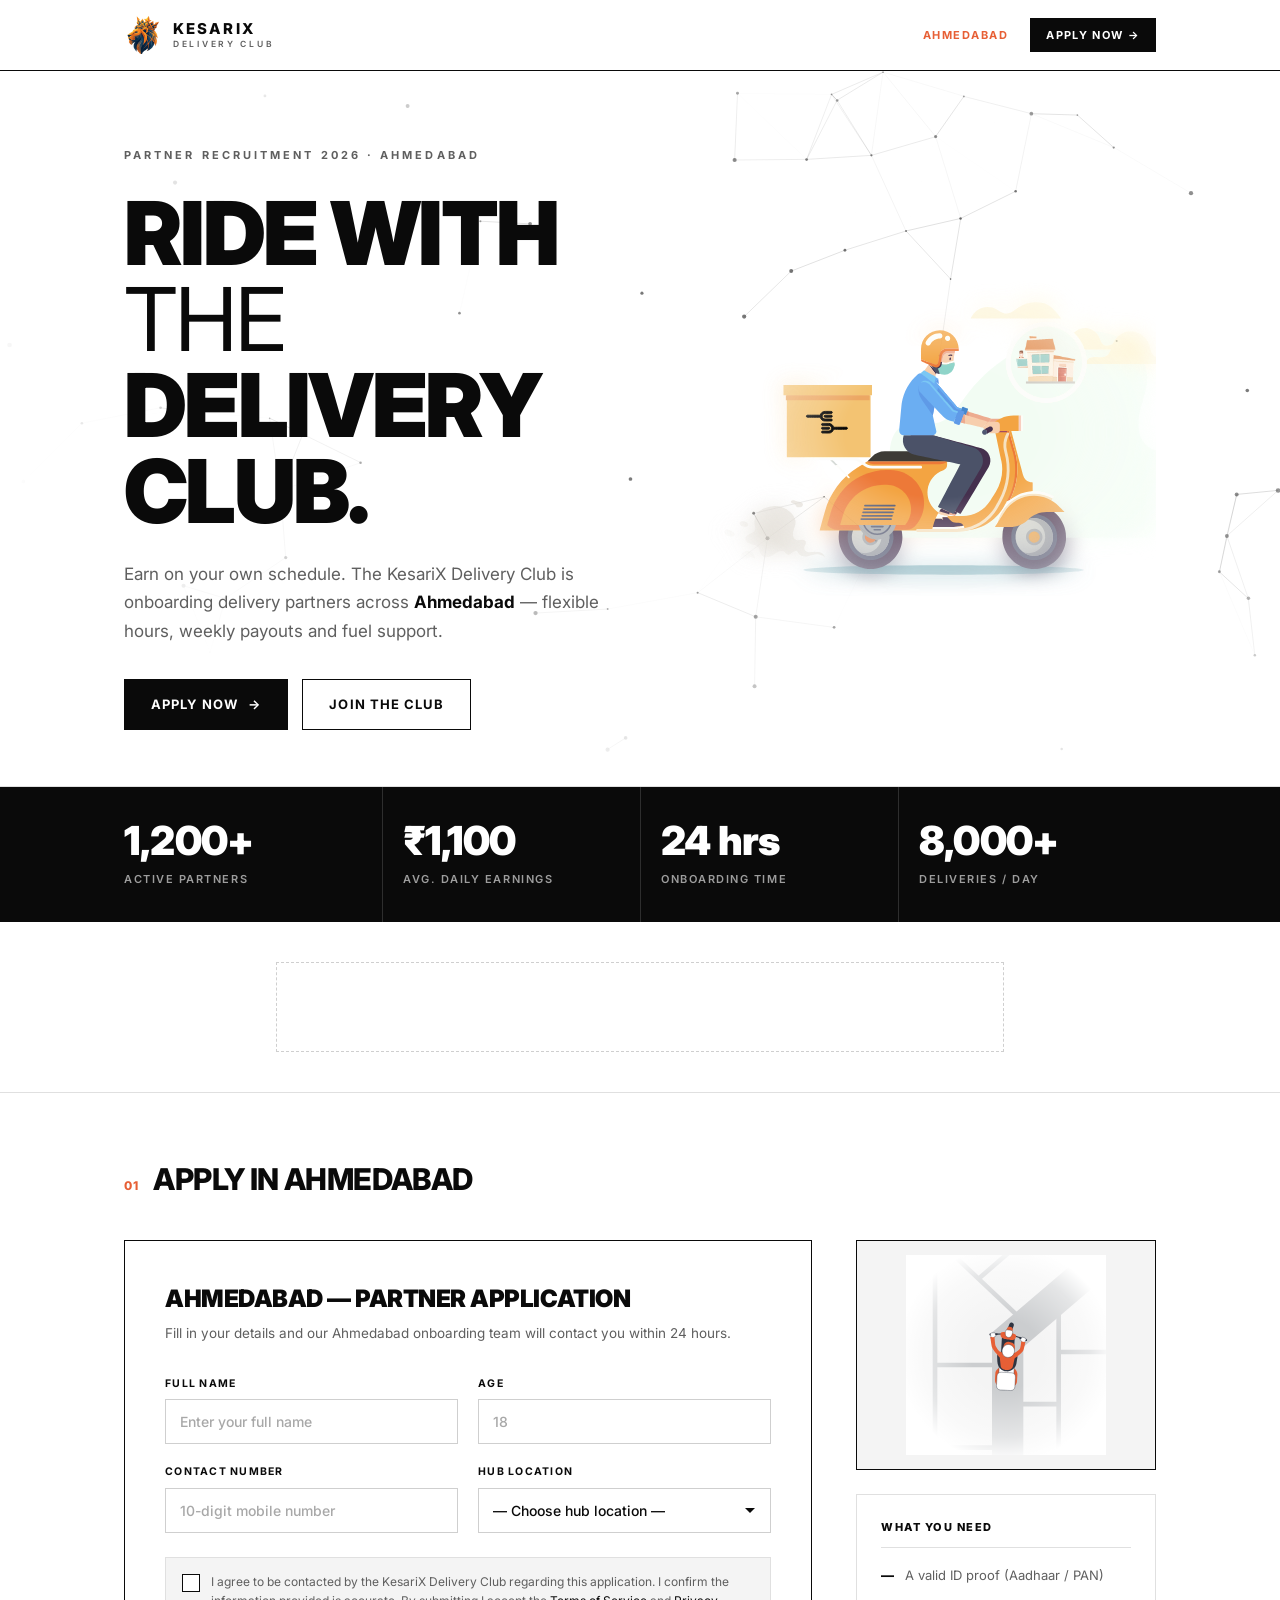
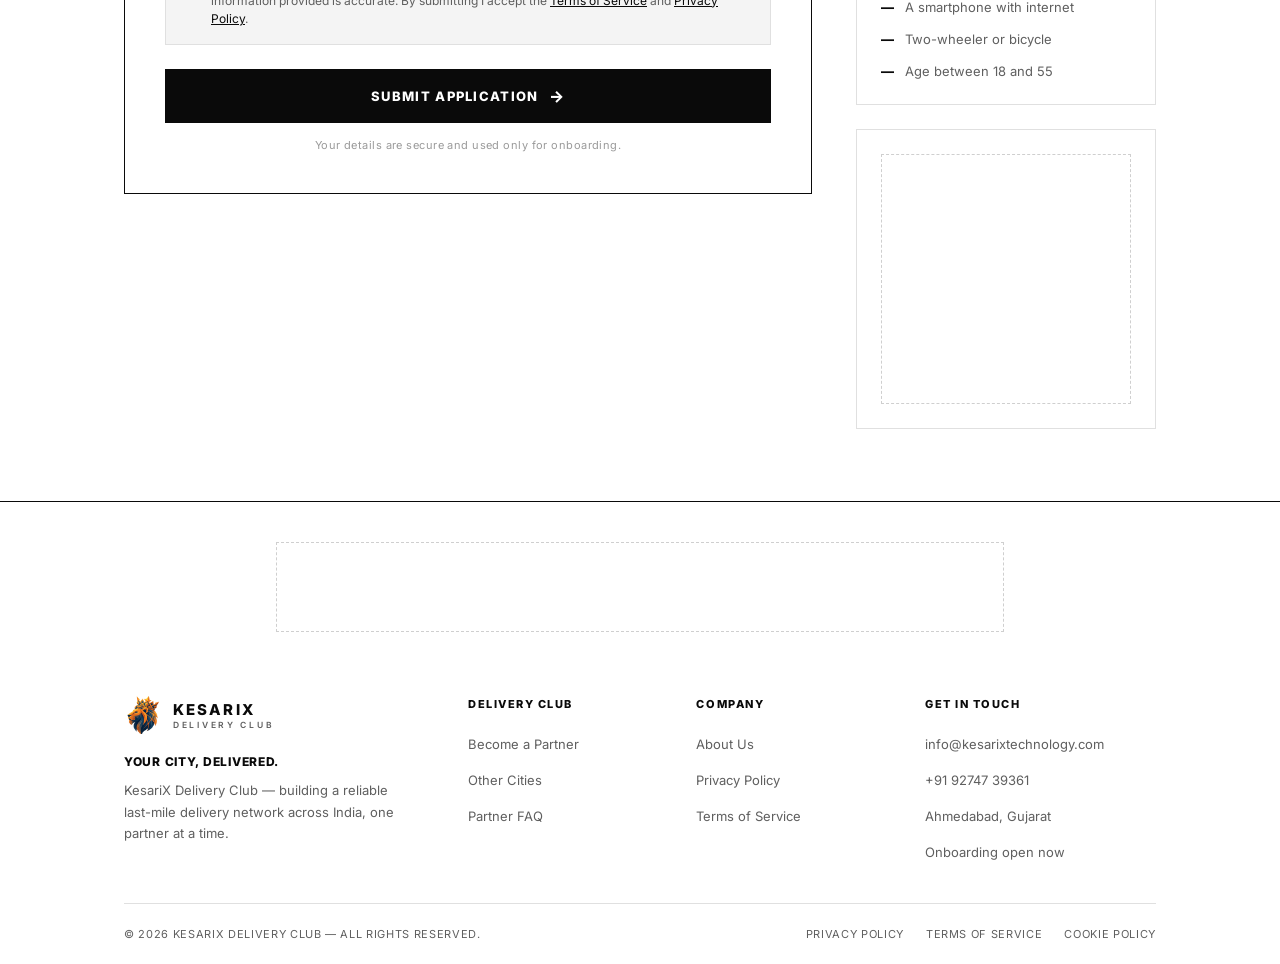
==== ahmedabad/index.html @ 9601d328 "Split into per-city pages (Surat, Vadodara, Bharuch, Ahmedabad) - Add /surat, /vadodara, /bharuch, /" ====
<!DOCTYPE html>
<html lang="en">
<head>
  <meta charset="UTF-8" />
  <meta name="viewport" content="width=device-width, initial-scale=1.0" />
  <title>Delivery Partner Jobs in Ahmedabad — KesariX Delivery Club</title>
  <meta name="description" content="Become a KesariX Delivery Club partner in Ahmedabad. Flexible hours, weekly payouts and fuel support. Apply in under 2 minutes." />
  <meta name="theme-color" content="#ffffff" />
  <link rel="icon" href="../site-logo.ico" />
  <link rel="apple-touch-icon" href="../logo.png" />

  <!-- Open Graph -->
  <meta property="og:title" content="Become a Delivery Partner in Ahmedabad — KesariX Delivery Club" />
  <meta property="og:description" content="Earn on your own schedule. Now hiring delivery partners in Ahmedabad." />
  <meta property="og:image" content="../logo.png" />
  <meta property="og:type" content="website" />

  <link rel="preconnect" href="https://fonts.googleapis.com" />
  <link rel="preconnect" href="https://fonts.gstatic.com" crossorigin />

  <link rel="stylesheet" href="../styles.css" />

  <!-- Google AdSense (replace ca-pub-XXXX with your publisher ID before publishing) -->
  <script async src="https://pagead2.googlesyndication.com/pagead/js/adsbygoogle.js?client=ca-pub-XXXXXXXXXXXXXXXX" crossorigin="anonymous"></script>
</head>
<body>

<div id="top"></div>

<!-- Navbar -->
<nav>
  <div class="nav-inner">
    <a href="../" class="logo" aria-label="KesariX Delivery Club home">
      <img src="../logo.png" alt="KesariX Delivery Club logo" />
      <span class="logo-text">KesariX<small>Delivery Club</small></span>
    </a>
    <div class="nav-right">
      <span class="nav-city">Ahmedabad</span>
      <a href="#apply" class="nav-cta">Apply Now →</a>
    </div>
  </div>
</nav>

<!-- Hero -->
<header class="hero">
  <canvas id="heroCanvas"></canvas>
  <div class="wrap">
    <div class="hero-copy">
    <p class="eyebrow">Partner Recruitment 2026 · Ahmedabad</p>
    <h1>Ride With <span class="thin">The</span> Delivery Club.</h1>
    <p class="hero-sub">
      Earn on your own schedule. The KesariX Delivery Club is onboarding delivery partners
      across <strong>Ahmedabad</strong> — flexible hours, weekly payouts and fuel support.
    </p>
    <div class="hero-cta">
      <a href="#apply" class="btn-primary">Apply Now <span>→</span></a>
      <a href="#apply" class="btn-ghost">Join the Club</a>
    </div>
    </div>
    <div class="hero-figure">
      <img class="hero-ghost" src="../Delivery guy out for delivery.svg" alt="" aria-hidden="true" decoding="async" />
      <img src="../Delivery guy out for delivery.svg" alt="Delivery partner riding a scooter, out for delivery" decoding="async" />
    </div>
  </div>
</header>

<!-- Stats strip -->
<section class="stats-strip">
  <div class="wrap">
    <div class="stat-cell"><div class="stat-num">1,200+</div><div class="stat-lbl">Active Partners</div></div>
    <div class="stat-cell"><div class="stat-num">₹1,100</div><div class="stat-lbl">Avg. Daily Earnings</div></div>
    <div class="stat-cell"><div class="stat-num">24 hrs</div><div class="stat-lbl">Onboarding Time</div></div>
    <div class="stat-cell"><div class="stat-num">8,000+</div><div class="stat-lbl">Deliveries / Day</div></div>
  </div>
</section>

<!-- Leaderboard ad -->
<div class="ad-row">
  <div class="ad-slot ad-slot-leaderboard">
    <ins class="adsbygoogle"
         style="display:inline-block;width:728px;max-width:100%;height:90px"
         data-ad-client="ca-pub-XXXXXXXXXXXXXXXX"
         data-ad-slot="1234567890"></ins>
    <script>(adsbygoogle = window.adsbygoogle || []).push({});</script>
  </div>
</div>

<!-- Apply -->
<section class="apply-section" id="apply">
  <div class="wrap">
    <div class="section-head">
      <span class="section-num">01</span>
      <h2 class="section-title">Apply in Ahmedabad</h2>
    </div>

    <div class="apply-layout">
      <!-- Form -->
      <div class="form-card">
        <div class="form-heading">Ahmedabad — Partner Application</div>
        <p class="form-sub">Fill in your details and our Ahmedabad onboarding team will contact you within 24 hours.</p>

        <form id="recruitForm" novalidate>
          <!-- City is fixed for this page -->
          <input type="hidden" id="city" name="city" value="Ahmedabad" />

          <div class="form-grid">
            <div class="field">
              <label for="name">Full Name</label>
              <input type="text" id="name" name="name" placeholder="Enter your full name" required autocomplete="name" />
            </div>
            <div class="field">
              <label for="age">Age</label>
              <input type="number" id="age" name="age" placeholder="18" min="18" max="55" required />
            </div>
            <div class="field">
              <label for="contact">Contact Number</label>
              <input type="tel" id="contact" name="contact" placeholder="10-digit mobile number" pattern="[6-9][0-9]{9}" required autocomplete="tel" maxlength="10" />
            </div>
            <div class="field">
              <label for="hub">Hub Location</label>
              <select id="hub" name="hub" required>
                <option value="" disabled selected>— Choose hub location —</option>
                <option value="Maninagar">Maninagar</option>
                <option value="Satellite">Satellite</option>
                <option value="Bopal">Bopal</option>
                <option value="Naranpura">Naranpura</option>
                <option value="Chandkheda">Chandkheda</option>
                <option value="Any / Not sure">Any / Not sure</option>
              </select>
            </div>
          </div>

          <div class="consent">
            <input type="checkbox" id="consent" name="consent" required />
            <p>
              I agree to be contacted by the KesariX Delivery Club regarding this application.
              I confirm the information provided is accurate. By submitting I accept the
              <a href="#terms">Terms of Service</a> and <a href="#privacy">Privacy Policy</a>.
            </p>
          </div>

          <button type="submit" class="btn-submit" id="submitBtn">
            <span id="btnLabel">Submit Application</span> <span class="btn-arrow">→</span>
          </button>

          <p class="form-error" id="formError">Something went wrong. Please try again or call us directly.</p>
          <p class="form-note">Your details are secure and used only for onboarding.</p>
        </form>

        <div class="success-msg" id="successMsg">
          <div class="success-icon">✓</div>
          <h3>Application Received</h3>
          <p>
            Thank you for applying to the KesariX Delivery Club in Ahmedabad.<br />
            Our onboarding team will reach you on your contact number within <strong>24 hours</strong>.
          </p>
        </div>
      </div>

      <!-- Aside -->
      <aside class="apply-aside">
        <div class="aside-figure">
          <img src="../Delivery.svg" alt="Animated delivery route illustration" loading="lazy" decoding="async" />
        </div>
        <div class="aside-block">
          <h4>What You Need</h4>
          <ul class="checklist">
            <li>A valid ID proof (Aadhaar / PAN)</li>
            <li>A smartphone with internet</li>
            <li>Two-wheeler or bicycle</li>
            <li>Age between 18 and 55</li>
          </ul>
        </div>
        <div class="aside-block ad-side" style="display:flex;align-items:center;justify-content:center;">
          <div class="ad-slot ad-slot-rect">
            <ins class="adsbygoogle"
                 style="display:inline-block;width:300px;height:250px"
                 data-ad-client="ca-pub-XXXXXXXXXXXXXXXX"
                 data-ad-slot="0987654321"></ins>
            <script>(adsbygoogle = window.adsbygoogle || []).push({});</script>
          </div>
        </div>
      </aside>
    </div>
  </div>
</section>

<!-- Footer -->
<footer>
  <div class="wrap">
    <div class="ad-row" style="border-bottom:none;padding:40px 0 8px;">
      <div class="ad-slot ad-slot-leaderboard">
        <ins class="adsbygoogle"
             style="display:inline-block;width:728px;max-width:100%;height:90px"
             data-ad-client="ca-pub-XXXXXXXXXXXXXXXX"
             data-ad-slot="1122334455"></ins>
        <script>(adsbygoogle = window.adsbygoogle || []).push({});</script>
      </div>
    </div>

    <div class="footer-grid">
      <div class="footer-brand">
        <a href="../" class="logo">
          <img src="../logo.png" alt="KesariX Delivery Club logo" />
          <span class="logo-text">KesariX<small>Delivery Club</small></span>
        </a>
        <p class="footer-tag">
          <strong>Your City, Delivered.</strong>
          KesariX Delivery Club — building a reliable last-mile delivery network across India, one partner at a time.
        </p>
      </div>

      <div class="footer-col">
        <h4>Delivery Club</h4>
        <ul>
          <li><a href="#apply">Become a Partner</a></li>
          <li><a href="../">Other Cities</a></li>
          <li><a href="#apply">Partner FAQ</a></li>
        </ul>
      </div>

      <div class="footer-col">
        <h4>Company</h4>
        <ul>
          <li><a href="#apply">About Us</a></li>
          <li><a href="#privacy">Privacy Policy</a></li>
          <li><a href="#terms">Terms of Service</a></li>
        </ul>
      </div>

      <div class="footer-col">
        <h4>Get In Touch</h4>
        <ul>
          <li><a href="mailto:info@kesarixtechnology.com">info@kesarixtechnology.com</a></li>
          <li><a href="tel:+919274739361">+91 92747 39361</a></li>
          <li><span>Ahmedabad, Gujarat</span></li>
          <li><span>Onboarding open now</span></li>
        </ul>
      </div>
    </div>

    <div class="footer-bottom">
      <p class="footer-copy">© 2026 KesariX Delivery Club — All rights reserved.</p>
      <div class="footer-legal">
        <a href="#privacy">Privacy Policy</a>
        <a href="#terms">Terms of Service</a>
        <a href="#cookies">Cookie Policy</a>
      </div>
    </div>
  </div>
</footer>

<script src="../app.js"></script>
</body>
</html>
---- styles.css ----
@import url('https://fonts.googleapis.com/css2?family=Inter:wght@400;500;600;700;800;900&display=swap');

*, *::before, *::after { box-sizing: border-box; margin: 0; padding: 0; }

:root {
  --ink: #0a0a0a;
  --paper: #ffffff;
  --wash: #f4f4f4;
  --muted: #5f5f5f;
  --line: #e0e0e0;
  --line-strong: #cfcfcf;
  --accent: #e75f35;   /* pulled from the delivery illustrations */
}

html { scroll-behavior: smooth; }

body {
  font-family: 'Inter', -apple-system, BlinkMacSystemFont, 'Segoe UI', Arial, sans-serif;
  background: var(--paper);
  color: var(--ink);
  min-height: 100vh;
  overflow-x: hidden;
  -webkit-font-smoothing: antialiased;
  line-height: 1.5;
}

.wrap { max-width: 1080px; margin: 0 auto; padding: 0 24px; }

/* ── Navbar ── */
nav {
  width: 100%;
  border-bottom: 1px solid var(--ink);
  background: rgba(255,255,255,0.85);
  backdrop-filter: blur(12px); -webkit-backdrop-filter: blur(12px);
  position: sticky; top: 0; z-index: 100;
}
.nav-inner {
  display: flex; align-items: center; justify-content: space-between;
  max-width: 1080px; margin: 0 auto; padding: 16px 24px;
}
.logo { display: flex; align-items: center; gap: 11px; text-decoration: none; color: var(--ink); }
.logo img { width: 38px; height: 38px; object-fit: contain; }
.logo-text { font-size: 15px; font-weight: 800; letter-spacing: 0.14em; text-transform: uppercase; line-height: 1; }
.logo-text small { display: block; font-size: 8.5px; letter-spacing: 0.32em; color: var(--muted); font-weight: 600; margin-top: 4px; }

.nav-right { display: flex; align-items: center; gap: 22px; }
.nav-link { font-size: 11px; letter-spacing: 0.12em; text-transform: uppercase; color: var(--muted); text-decoration: none; font-weight: 600; transition: color 0.2s; }
.nav-link:hover { color: var(--ink); }
.nav-city { font-size: 11px; letter-spacing: 0.14em; text-transform: uppercase; font-weight: 700; color: var(--accent); }
.nav-cta {
  display: inline-flex; align-items: center; gap: 6px;
  font-size: 11px; letter-spacing: 0.12em; text-transform: uppercase; font-weight: 700;
  color: var(--paper); background: var(--ink); text-decoration: none;
  border: 1px solid var(--ink); padding: 8px 15px; transition: background 0.18s, color 0.18s;
}
.nav-cta:hover { background: var(--paper); color: var(--ink); }

/* ── Hero ── */
.hero { position: relative; padding: 76px 0 56px; border-bottom: 1px solid var(--line); overflow: hidden; }
#heroCanvas {
  position: absolute; inset: 0; width: 100%; height: 100%;
  z-index: 0; pointer-events: none;
  -webkit-mask-image: radial-gradient(ellipse 90% 80% at 70% 40%, #000 30%, transparent 80%);
  mask-image: radial-gradient(ellipse 90% 80% at 70% 40%, #000 30%, transparent 80%);
}
.hero .wrap { position: relative; z-index: 1; display: grid; grid-template-columns: 1.05fr 0.95fr; gap: 40px; align-items: center; }
.hero-figure { position: relative; }
.hero-figure img {
  width: 100%; height: auto; display: block; aspect-ratio: 3 / 2; position: relative; z-index: 1;
  filter: sepia(0.14) saturate(1.06) contrast(0.98);
  -webkit-mask-image: radial-gradient(ellipse 72% 74% at 54% 48%, #000 28%, rgba(0,0,0,0.5) 56%, transparent 82%);
  mask-image: radial-gradient(ellipse 72% 74% at 54% 48%, #000 28%, rgba(0,0,0,0.5) 56%, transparent 82%);
}
/* Blurred ghost copy under the sharp image → feathered, dreamy edges */
.hero-figure .hero-ghost {
  position: absolute; inset: 0; z-index: 0; width: 100%; height: 100%;
  aspect-ratio: 3 / 2; filter: blur(11px) sepia(0.14) saturate(1.05); opacity: 0.7;
  -webkit-mask-image: radial-gradient(ellipse 78% 80% at 54% 48%, transparent 34%, #000 62%, transparent 88%);
  mask-image: radial-gradient(ellipse 78% 80% at 54% 48%, transparent 34%, #000 62%, transparent 88%);
  pointer-events: none;
}
.eyebrow { font-size: 11px; letter-spacing: 0.28em; text-transform: uppercase; color: var(--muted); font-weight: 700; margin-bottom: 26px; }
.hero h1 {
  font-size: clamp(40px, 8vw, 88px);
  font-weight: 900; line-height: 0.98; letter-spacing: -0.03em;
  text-transform: uppercase; margin-bottom: 26px; max-width: 12ch;
}
.hero h1 .thin { font-weight: 400; }
.hero-sub { font-size: 17px; color: var(--muted); max-width: 560px; line-height: 1.65; }
.hero-sub strong { color: var(--ink); font-weight: 700; }
.hero-cta { display: flex; gap: 14px; margin-top: 34px; flex-wrap: wrap; }
.btn-primary, .btn-ghost {
  display: inline-flex; align-items: center; gap: 10px;
  font-size: 13px; font-weight: 700; letter-spacing: 0.08em; text-transform: uppercase;
  padding: 15px 26px; text-decoration: none; border: 1px solid var(--ink); cursor: pointer;
  transition: background 0.18s, color 0.18s;
}
.btn-primary { background: var(--ink); color: var(--paper); }
.btn-primary:hover { background: var(--paper); color: var(--ink); }
.btn-ghost { background: var(--paper); color: var(--ink); }
.btn-ghost:hover { background: var(--ink); color: var(--paper); }

/* ── Stats strip ── */
.stats-strip { background: var(--ink); color: var(--paper); }
.stats-strip .wrap { display: grid; grid-template-columns: repeat(4, 1fr); }
.stat-cell { padding: 34px 20px; border-left: 1px solid rgba(255,255,255,0.15); }
.stat-cell:first-child { border-left: none; padding-left: 0; }
.stat-num { font-size: clamp(28px, 4vw, 40px); font-weight: 900; letter-spacing: -0.02em; line-height: 1; }
.stat-lbl { font-size: 11px; letter-spacing: 0.14em; text-transform: uppercase; color: rgba(255,255,255,0.6); font-weight: 600; margin-top: 10px; }

/* ── Section heading ── */
.section-head { display: flex; align-items: baseline; gap: 14px; margin-bottom: 38px; }
.section-num { font-size: 12px; font-weight: 800; letter-spacing: 0.1em; color: var(--accent); }
.section-title { font-size: clamp(22px, 3.5vw, 30px); font-weight: 800; letter-spacing: -0.02em; text-transform: uppercase; }

/* ── Ad slots ── */
.ad-row { display: flex; align-items: center; justify-content: center; padding: 40px 0; border-bottom: 1px solid var(--line); }
.ad-slot {
  border: 1px dashed var(--line-strong); display: flex; align-items: center; justify-content: center;
  color: #b0b0b0; font-size: 10px; letter-spacing: 0.16em; text-transform: uppercase; font-weight: 600; overflow: hidden;
}
.ad-slot-leaderboard { width: 728px; max-width: 100%; height: 90px; }
.ad-slot-rect { width: 300px; height: 250px; }

/* ── Apply section ── */
.apply-section { padding: 64px 0 72px; }
.apply-layout { display: grid; grid-template-columns: 1fr 300px; gap: 44px; align-items: start; }

.form-card { border: 1px solid var(--ink); padding: 40px; background: var(--paper); }
.form-heading { font-size: 24px; font-weight: 900; letter-spacing: -0.02em; text-transform: uppercase; margin-bottom: 6px; }
.form-sub { font-size: 13.5px; color: var(--muted); margin-bottom: 32px; line-height: 1.55; }

.form-grid { display: grid; grid-template-columns: 1fr 1fr; gap: 20px; }
.field { display: flex; flex-direction: column; gap: 8px; }
.field.full { grid-column: 1 / -1; }
label { font-size: 10.5px; font-weight: 700; letter-spacing: 0.12em; text-transform: uppercase; color: var(--ink); }

input, select {
  width: 100%; background: var(--paper); border: 1px solid var(--line-strong); border-radius: 0;
  padding: 13px 14px; color: var(--ink); font-family: inherit; font-size: 14px; font-weight: 500;
  outline: none; transition: border-color 0.18s; -webkit-appearance: none; appearance: none;
}
select {
  cursor: pointer;
  background-image: url("data:image/svg+xml,%3Csvg xmlns='http://www.w3.org/2000/svg' width='12' height='12' viewBox='0 0 12 12'%3E%3Cpath fill='%230a0a0a' d='M6 8L1 3h10z'/%3E%3C/svg%3E");
  background-repeat: no-repeat; background-position: right 14px center; padding-right: 36px;
}
select option { background: #fff; color: var(--ink); }
input:focus, select:focus { border-color: var(--ink); box-shadow: inset 0 0 0 1px var(--ink); }
input::placeholder { color: #a8a8a8; }

.consent { display: flex; align-items: flex-start; gap: 11px; margin-top: 24px; padding: 15px 16px; background: var(--wash); border: 1px solid var(--line); }
.consent input[type="checkbox"] {
  -webkit-appearance: none; appearance: none;
  width: 18px; height: 18px; min-width: 18px; margin-top: 1px; padding: 0;
  border: 1.5px solid var(--ink); background: var(--paper); cursor: pointer;
  display: inline-flex; align-items: center; justify-content: center;
  transition: background 0.15s, border-color 0.15s; position: relative;
}
.consent input[type="checkbox"]:checked { background: var(--ink); border-color: var(--ink); }
.consent input[type="checkbox"]:checked::after {
  content: ''; width: 5px; height: 9px; margin-top: -1px;
  border: solid var(--paper); border-width: 0 2px 2px 0; transform: rotate(45deg);
}
.consent input[type="checkbox"]:focus-visible { outline: 2px solid var(--accent); outline-offset: 2px; }
.consent p { font-size: 12px; color: var(--muted); line-height: 1.55; }
.consent a { color: var(--ink); text-decoration: underline; }

.btn-submit {
  width: 100%; margin-top: 24px; padding: 16px 24px;
  background: var(--ink); color: var(--paper); font-family: inherit; font-size: 13px; font-weight: 800;
  letter-spacing: 0.1em; text-transform: uppercase; border: 1px solid var(--ink); border-radius: 0; cursor: pointer;
  display: flex; align-items: center; justify-content: center; gap: 10px; transition: background 0.18s, color 0.18s;
}
.btn-submit:hover { background: var(--paper); color: var(--ink); }
.btn-submit:disabled { opacity: 0.55; cursor: wait; }
.btn-arrow { font-size: 16px; }

.form-note { margin-top: 14px; text-align: center; font-size: 11px; color: #9a9a9a; letter-spacing: 0.04em; }
.form-error { display: none; margin-top: 12px; text-align: center; font-size: 12px; color: var(--ink); font-weight: 700; }

.success-msg { display: none; text-align: center; padding: 48px 20px; }
.success-icon { width: 56px; height: 56px; border: 1.5px solid var(--ink); display: flex; align-items: center; justify-content: center; font-size: 24px; margin: 0 auto 20px; }
.success-msg h3 { font-size: 22px; font-weight: 900; text-transform: uppercase; letter-spacing: -0.01em; margin-bottom: 10px; }
.success-msg p { font-size: 13.5px; color: var(--muted); line-height: 1.6; }

/* Apply aside */
.apply-aside { display: flex; flex-direction: column; gap: 24px; position: sticky; top: 90px; }
.aside-figure { border: 1px solid var(--ink); background: var(--wash); padding: 14px; display: flex; align-items: center; justify-content: center; }
.aside-figure img { width: 200px; max-width: 100%; height: auto; display: block; aspect-ratio: 1 / 1; }
.aside-block { border: 1px solid var(--line); padding: 24px; }
.aside-block h4 { font-size: 11px; font-weight: 800; letter-spacing: 0.14em; text-transform: uppercase; margin-bottom: 18px; padding-bottom: 12px; border-bottom: 1px solid var(--line); }
.checklist { list-style: none; display: flex; flex-direction: column; gap: 13px; }
.checklist li { display: flex; gap: 11px; font-size: 13px; color: var(--muted); line-height: 1.45; }
.checklist li::before { content: '—'; color: var(--ink); font-weight: 800; }

/* ── Footer ── */
footer { border-top: 1px solid var(--ink); background: var(--paper); }
.footer-grid { display: grid; grid-template-columns: 1.6fr 1fr 1fr 1.2fr; gap: 36px; padding: 56px 0 40px; }
.footer-brand .logo { margin-bottom: 18px; }
.footer-tag { font-size: 13px; color: var(--muted); line-height: 1.65; max-width: 270px; }
.footer-tag strong { display: block; color: var(--ink); font-weight: 800; letter-spacing: 0.06em; text-transform: uppercase; font-size: 12px; margin-bottom: 8px; }
.footer-col h4 { font-size: 11px; font-weight: 800; letter-spacing: 0.14em; text-transform: uppercase; margin-bottom: 18px; }
.footer-col ul { list-style: none; display: flex; flex-direction: column; gap: 12px; }
.footer-col a, .footer-col span { font-size: 13px; color: var(--muted); text-decoration: none; transition: color 0.18s; }
.footer-col a:hover { color: var(--ink); }
.footer-bottom { padding: 22px 0; border-top: 1px solid var(--line); display: flex; align-items: center; justify-content: space-between; gap: 16px; flex-wrap: wrap; }
.footer-copy { font-size: 11px; letter-spacing: 0.06em; color: var(--muted); text-transform: uppercase; }
.footer-legal { display: flex; gap: 22px; flex-wrap: wrap; }
.footer-legal a { font-size: 11px; letter-spacing: 0.06em; color: var(--muted); text-decoration: none; text-transform: uppercase; transition: color 0.18s; }
.footer-legal a:hover { color: var(--ink); }

/* ── City chooser (root page) ── */
.chooser { max-width: 1080px; margin: 0 auto; padding: 80px 24px 96px; }
.chooser .eyebrow { margin-bottom: 18px; }
.chooser h1 { font-size: clamp(34px, 6vw, 64px); font-weight: 900; text-transform: uppercase; letter-spacing: -0.03em; line-height: 1; margin-bottom: 20px; }
.chooser p.lead { font-size: 16px; color: var(--muted); max-width: 560px; line-height: 1.6; margin-bottom: 44px; }
.city-grid { display: grid; grid-template-columns: repeat(4, 1fr); gap: 1px; background: var(--line); border: 1px solid var(--ink); }
.city-card {
  background: var(--paper); padding: 30px 26px; text-decoration: none; color: var(--ink);
  display: flex; flex-direction: column; gap: 8px; min-height: 168px; transition: background 0.18s, color 0.18s;
}
.city-card:hover { background: var(--ink); color: var(--paper); }
.city-card .idx { font-size: 12px; font-weight: 800; letter-spacing: 0.1em; color: var(--accent); }
.city-card:hover .idx { color: var(--paper); }
.city-card .name { font-size: 26px; font-weight: 900; text-transform: uppercase; letter-spacing: -0.02em; margin-top: auto; }
.city-card .go { font-size: 11px; font-weight: 700; letter-spacing: 0.12em; text-transform: uppercase; color: var(--muted); }
.city-card:hover .go { color: var(--paper); }

/* ── Responsive ── */
@media (max-width: 900px) {
  .hero .wrap { grid-template-columns: 1fr; gap: 28px; }
  .hero-copy { order: 1; }
  .hero-figure { order: 0; max-width: 460px; }
  .apply-layout { grid-template-columns: 1fr; }
  .apply-aside { position: static; }
  .footer-grid { grid-template-columns: 1fr 1fr; gap: 28px; }
  .footer-brand { grid-column: 1 / -1; }
  .city-grid { grid-template-columns: 1fr 1fr; }
}
@media (max-width: 640px) {
  .nav-inner { padding: 14px 18px; }
  .wrap { padding: 0 18px; }
  .nav-link { display: none; }
  .hero { padding: 44px 0 40px; }
  .stats-strip .wrap { grid-template-columns: 1fr 1fr; }
  .footer-legal { gap: 16px; }
  .stat-cell { border-left: none; padding-left: 20px !important; border-top: 1px solid rgba(255,255,255,0.15); }
  .stat-cell:first-child, .stat-cell:nth-child(2) { border-top: none; }
  .form-card { padding: 28px 20px; }
  .form-grid { grid-template-columns: 1fr; }
  .footer-grid { grid-template-columns: 1fr; }
  .footer-bottom { flex-direction: column; align-items: flex-start; }
  .city-grid { grid-template-columns: 1fr; }
}
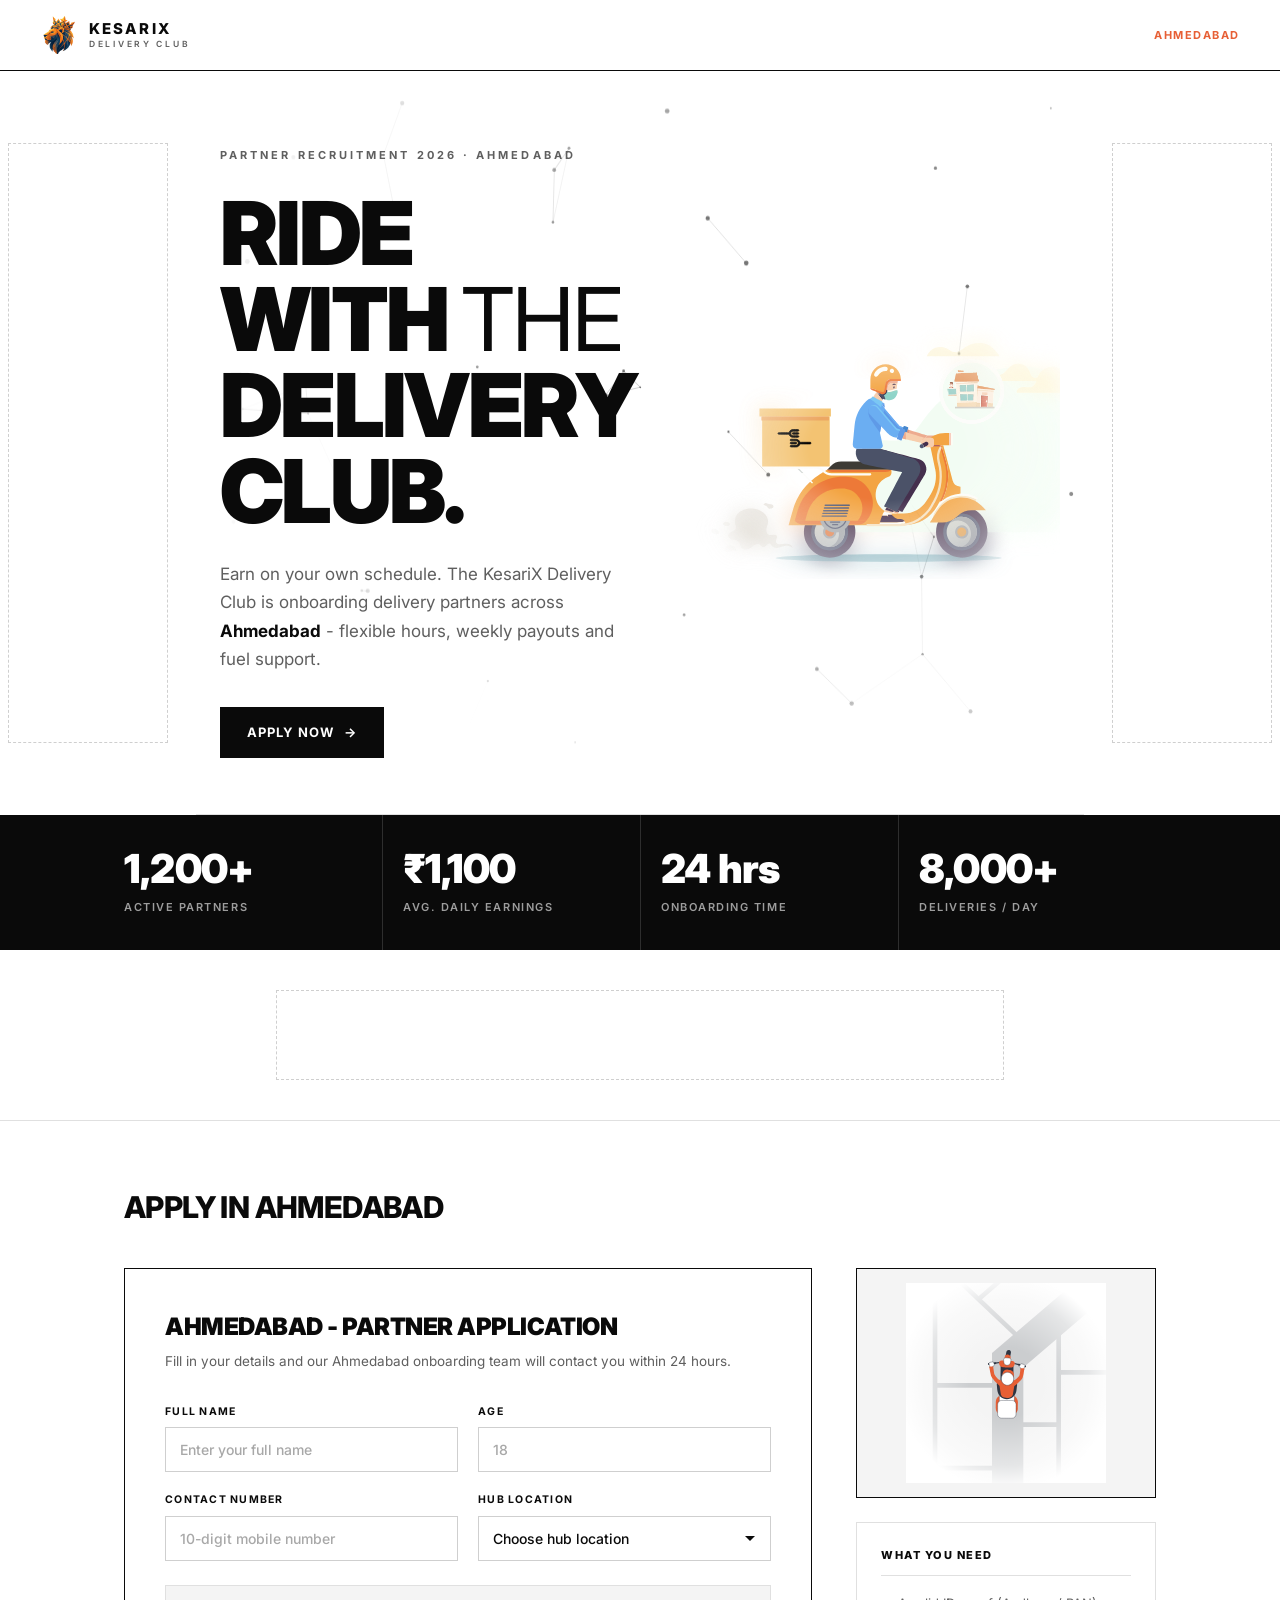
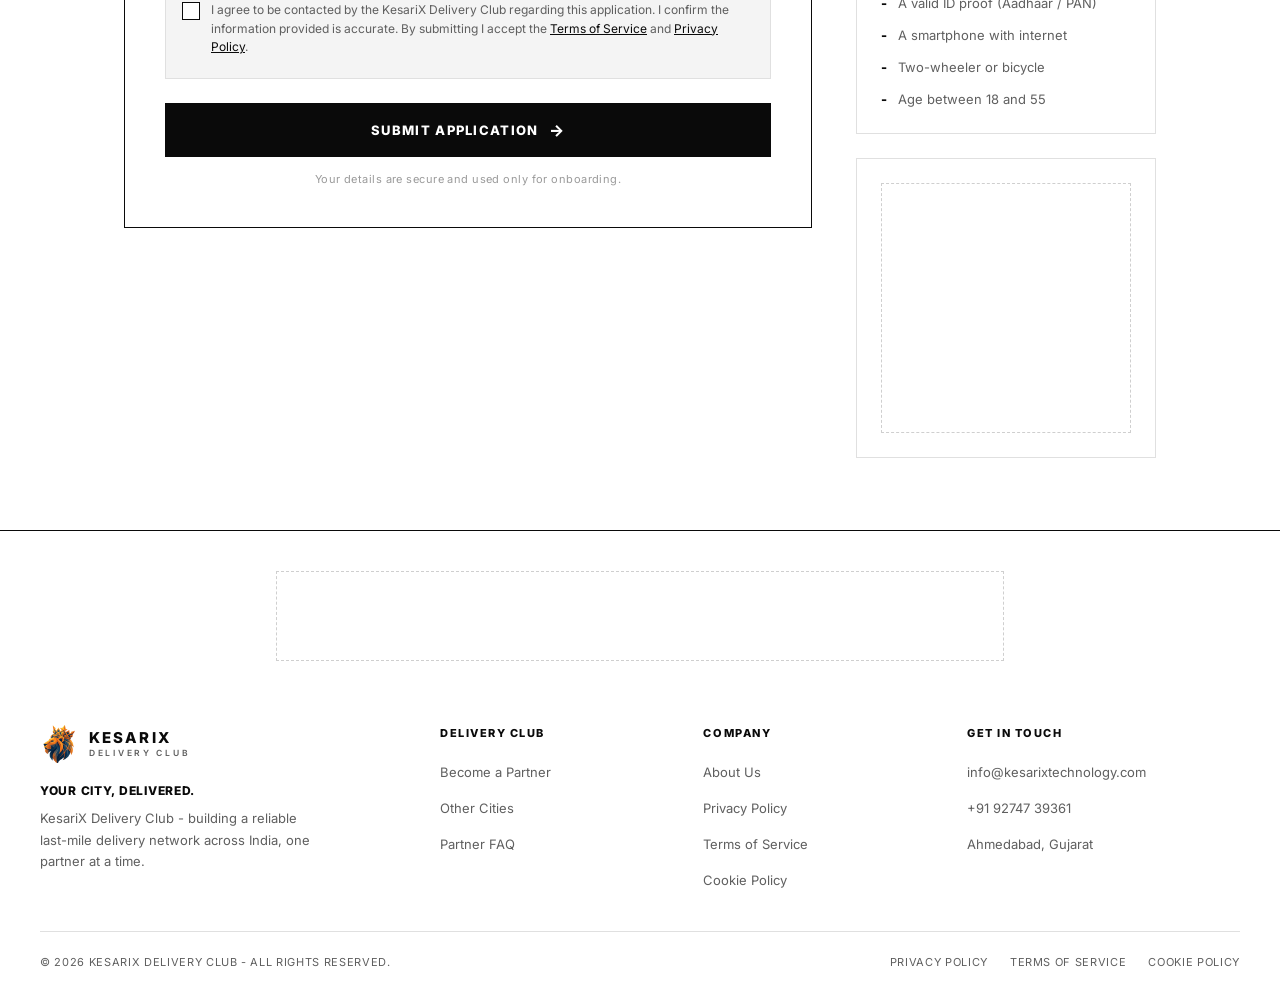
==== commit 41759370: "Populate real hub locations; add legal pages, ad rails, SEO & responsive polish - Replace demo hub o" ====
--- a/ahmedabad/index.html
+++ b/ahmedabad/index.html
@@ -3,25 +3,32 @@
 <head>
   <meta charset="UTF-8" />
   <meta name="viewport" content="width=device-width, initial-scale=1.0" />
-  <title>Delivery Partner Jobs in Ahmedabad — KesariX Delivery Club</title>
+  <title>Delivery Partner Jobs in Ahmedabad - KesariX Delivery Club</title>
   <meta name="description" content="Become a KesariX Delivery Club partner in Ahmedabad. Flexible hours, weekly payouts and fuel support. Apply in under 2 minutes." />
   <meta name="theme-color" content="#ffffff" />
+  <meta name="robots" content="index, follow" />
   <link rel="icon" href="../site-logo.ico" />
   <link rel="apple-touch-icon" href="../logo.png" />
 
   <!-- Open Graph -->
-  <meta property="og:title" content="Become a Delivery Partner in Ahmedabad — KesariX Delivery Club" />
+  <meta property="og:title" content="Become a Delivery Partner in Ahmedabad - KesariX Delivery Club" />
   <meta property="og:description" content="Earn on your own schedule. Now hiring delivery partners in Ahmedabad." />
   <meta property="og:image" content="../logo.png" />
   <meta property="og:type" content="website" />
+  <meta property="og:site_name" content="KesariX Delivery Club" />
+  <meta name="twitter:card" content="summary_large_image" />
 
   <link rel="preconnect" href="https://fonts.googleapis.com" />
   <link rel="preconnect" href="https://fonts.gstatic.com" crossorigin />
+  <link rel="stylesheet" href="https://fonts.googleapis.com/css2?family=Inter:wght@400;500;700;800;900&display=swap" />
 
   <link rel="stylesheet" href="../styles.css" />
 
   <!-- Google AdSense (replace ca-pub-XXXX with your publisher ID before publishing) -->
   <script async src="https://pagead2.googlesyndication.com/pagead/js/adsbygoogle.js?client=ca-pub-XXXXXXXXXXXXXXXX" crossorigin="anonymous"></script>
+  <script type="application/ld+json">
+  {"@context":"https://schema.org","@type":"Organization","name":"KesariX Delivery Club","description":"Recruitment service running campaigns to onboard delivery riders across Gujarat.","email":"info@kesarixtechnology.com","telephone":"+91-92747-39361","logo":"../logo.png","areaServed":["Surat","Vadodara","Bharuch","Ahmedabad"],"address":{"@type":"PostalAddress","addressRegion":"Gujarat","addressCountry":"IN"}}
+  </script>
 </head>
 <body>
 
@@ -31,17 +38,26 @@
 <nav>
   <div class="nav-inner">
     <a href="../" class="logo" aria-label="KesariX Delivery Club home">
-      <img src="../logo.png" alt="KesariX Delivery Club logo" />
+      <img src="../logo.png" alt="KesariX Delivery Club logo" width="128" height="128" decoding="async" />
       <span class="logo-text">KesariX<small>Delivery Club</small></span>
     </a>
     <div class="nav-right">
       <span class="nav-city">Ahmedabad</span>
-      <a href="#apply" class="nav-cta">Apply Now →</a>
     </div>
   </div>
 </nav>
 
 <!-- Hero -->
+<div class="hero-shell">
+  <aside class="ad-rail ad-rail-left" aria-label="Advertisement">
+    <div class="ad-slot ad-slot-skyscraper">
+      <ins class="adsbygoogle"
+           style="display:inline-block;width:160px;height:600px"
+           data-ad-client="ca-pub-XXXXXXXXXXXXXXXX"
+           data-ad-slot="2233445566"></ins>
+      <script>(adsbygoogle = window.adsbygoogle || []).push({});</script>
+    </div>
+  </aside>
 <header class="hero">
   <canvas id="heroCanvas"></canvas>
   <div class="wrap">
@@ -50,19 +66,28 @@
     <h1>Ride With <span class="thin">The</span> Delivery Club.</h1>
     <p class="hero-sub">
       Earn on your own schedule. The KesariX Delivery Club is onboarding delivery partners
-      across <strong>Ahmedabad</strong> — flexible hours, weekly payouts and fuel support.
+      across <strong>Ahmedabad</strong> - flexible hours, weekly payouts and fuel support.
     </p>
     <div class="hero-cta">
       <a href="#apply" class="btn-primary">Apply Now <span>→</span></a>
-      <a href="#apply" class="btn-ghost">Join the Club</a>
     </div>
     </div>
     <div class="hero-figure">
-      <img class="hero-ghost" src="../Delivery guy out for delivery.svg" alt="" aria-hidden="true" decoding="async" />
-      <img src="../Delivery guy out for delivery.svg" alt="Delivery partner riding a scooter, out for delivery" decoding="async" />
+      <img class="hero-ghost" src="../Delivery guy out for delivery.svg" alt="" aria-hidden="true" width="750" height="500" decoding="async" />
+      <img src="../Delivery guy out for delivery.svg" alt="Delivery partner riding a scooter, out for delivery" width="750" height="500" fetchpriority="high" decoding="async" />
     </div>
   </div>
 </header>
+  <aside class="ad-rail ad-rail-right" aria-label="Advertisement">
+    <div class="ad-slot ad-slot-skyscraper">
+      <ins class="adsbygoogle"
+           style="display:inline-block;width:160px;height:600px"
+           data-ad-client="ca-pub-XXXXXXXXXXXXXXXX"
+           data-ad-slot="3344556677"></ins>
+      <script>(adsbygoogle = window.adsbygoogle || []).push({});</script>
+    </div>
+  </aside>
+</div>
 
 <!-- Stats strip -->
 <section class="stats-strip">
@@ -89,14 +114,13 @@
 <section class="apply-section" id="apply">
   <div class="wrap">
     <div class="section-head">
-      <span class="section-num">01</span>
       <h2 class="section-title">Apply in Ahmedabad</h2>
     </div>
 
     <div class="apply-layout">
       <!-- Form -->
       <div class="form-card">
-        <div class="form-heading">Ahmedabad — Partner Application</div>
+        <div class="form-heading">Ahmedabad - Partner Application</div>
         <p class="form-sub">Fill in your details and our Ahmedabad onboarding team will contact you within 24 hours.</p>
 
         <form id="recruitForm" novalidate>
@@ -119,13 +143,21 @@
             <div class="field">
               <label for="hub">Hub Location</label>
               <select id="hub" name="hub" required>
-                <option value="" disabled selected>— Choose hub location —</option>
-                <option value="Maninagar">Maninagar</option>
-                <option value="Satellite">Satellite</option>
-                <option value="Bopal">Bopal</option>
-                <option value="Naranpura">Naranpura</option>
+                <option value="" disabled selected>Choose hub location</option>
+                <option value="Naroda">Naroda</option>
+                <option value="CTM">CTM</option>
                 <option value="Chandkheda">Chandkheda</option>
-                <option value="Any / Not sure">Any / Not sure</option>
+                <option value="Makarba">Makarba</option>
+                <option value="Narol">Narol</option>
+                <option value="Navrangpura">Navrangpura</option>
+                <option value="Kalol">Kalol</option>
+                <option value="Gandhinagar">Gandhinagar</option>
+                <option value="Memco">Memco</option>
+                <option value="Kudasan">Kudasan</option>
+                <option value="Sindhubhavan">Sindhubhavan</option>
+                <option value="Chandlodia">Chandlodia</option>
+                <option value="Dahegam">Dahegam</option>
+                <option value="Vasna">Vasna</option>
               </select>
             </div>
           </div>
@@ -135,7 +167,7 @@
             <p>
               I agree to be contacted by the KesariX Delivery Club regarding this application.
               I confirm the information provided is accurate. By submitting I accept the
-              <a href="#terms">Terms of Service</a> and <a href="#privacy">Privacy Policy</a>.
+              <a href="../terms.html">Terms of Service</a> and <a href="../privacy.html">Privacy Policy</a>.
             </p>
           </div>
 
@@ -160,7 +192,7 @@
       <!-- Aside -->
       <aside class="apply-aside">
         <div class="aside-figure">
-          <img src="../Delivery.svg" alt="Animated delivery route illustration" loading="lazy" decoding="async" />
+          <img src="../Delivery.svg" alt="Animated delivery route illustration" width="300" height="300" loading="lazy" decoding="async" />
         </div>
         <div class="aside-block">
           <h4>What You Need</h4>
@@ -201,12 +233,12 @@
     <div class="footer-grid">
       <div class="footer-brand">
         <a href="../" class="logo">
-          <img src="../logo.png" alt="KesariX Delivery Club logo" />
+          <img src="../logo.png" alt="KesariX Delivery Club logo" width="128" height="128" decoding="async" />
           <span class="logo-text">KesariX<small>Delivery Club</small></span>
         </a>
         <p class="footer-tag">
           <strong>Your City, Delivered.</strong>
-          KesariX Delivery Club — building a reliable last-mile delivery network across India, one partner at a time.
+          KesariX Delivery Club - building a reliable last-mile delivery network across India, one partner at a time.
         </p>
       </div>
 
@@ -222,9 +254,10 @@
       <div class="footer-col">
         <h4>Company</h4>
         <ul>
-          <li><a href="#apply">About Us</a></li>
-          <li><a href="#privacy">Privacy Policy</a></li>
-          <li><a href="#terms">Terms of Service</a></li>
+          <li><a href="../about.html">About Us</a></li>
+          <li><a href="../privacy.html">Privacy Policy</a></li>
+          <li><a href="../terms.html">Terms of Service</a></li>
+          <li><a href="../cookies.html">Cookie Policy</a></li>
         </ul>
       </div>
 
@@ -234,17 +267,16 @@
           <li><a href="mailto:info@kesarixtechnology.com">info@kesarixtechnology.com</a></li>
           <li><a href="tel:+919274739361">+91 92747 39361</a></li>
           <li><span>Ahmedabad, Gujarat</span></li>
-          <li><span>Onboarding open now</span></li>
         </ul>
       </div>
     </div>
 
     <div class="footer-bottom">
-      <p class="footer-copy">© 2026 KesariX Delivery Club — All rights reserved.</p>
+      <p class="footer-copy">© 2026 KesariX Delivery Club - All rights reserved.</p>
       <div class="footer-legal">
-        <a href="#privacy">Privacy Policy</a>
-        <a href="#terms">Terms of Service</a>
-        <a href="#cookies">Cookie Policy</a>
+        <a href="../privacy.html">Privacy Policy</a>
+        <a href="../terms.html">Terms of Service</a>
+        <a href="../cookies.html">Cookie Policy</a>
       </div>
     </div>
   </div>
--- a/styles.css
+++ b/styles.css
@@ -36,7 +36,7 @@
 }
 .nav-inner {
   display: flex; align-items: center; justify-content: space-between;
-  max-width: 1080px; margin: 0 auto; padding: 16px 24px;
+  max-width: none; margin: 0; padding: 16px 40px;
 }
 .logo { display: flex; align-items: center; gap: 11px; text-decoration: none; color: var(--ink); }
 .logo img { width: 38px; height: 38px; object-fit: contain; }
@@ -121,6 +121,13 @@
 }
 .ad-slot-leaderboard { width: 728px; max-width: 100%; height: 90px; }
 .ad-slot-rect { width: 300px; height: 250px; }
+.ad-slot-skyscraper { width: 160px; height: 600px; }
+
+/* ── Hero flanking ad rails (left bar / right bar) ── */
+.hero-shell { display: flex; align-items: stretch; justify-content: center; gap: 20px; }
+.hero-shell .hero { flex: 1 1 auto; min-width: 0; }
+.ad-rail { flex: 0 0 auto; display: flex; align-items: center; justify-content: center; padding: 24px 8px; }
+@media (max-width: 1240px) { .ad-rail { display: none; } }
 
 /* ── Apply section ── */
 .apply-section { padding: 64px 0 72px; }
@@ -149,7 +156,43 @@
 input:focus, select:focus { border-color: var(--ink); box-shadow: inset 0 0 0 1px var(--ink); }
 input::placeholder { color: #a8a8a8; }
 
-.consent { display: flex; align-items: flex-start; gap: 11px; margin-top: 24px; padding: 15px 16px; background: var(--wash); border: 1px solid var(--line); }
+/* ── Field validation (error state) ── */
+.field-msg {
+  display: none;
+  font-size: 11.5px;
+  font-weight: 600;
+  color: #d92d20;
+  line-height: 1.4;
+}
+.field.field-invalid input,
+.field.field-invalid select {
+  border-color: #d92d20;
+  box-shadow: inset 0 0 0 1px #d92d20;
+}
+.field.field-invalid label { color: #d92d20; }
+.field.field-invalid .field-msg { display: block; }
+
+.consent.field-invalid { border-color: #d92d20; background: #fdf1f0; }
+.consent.field-invalid input[type="checkbox"] { border-color: #d92d20; }
+.consent.field-invalid .field-msg { display: block; }
+
+@keyframes fieldShake {
+  10%, 90% { transform: translateX(-1px); }
+  20%, 80% { transform: translateX(2px); }
+  30%, 50%, 70% { transform: translateX(-4px); }
+  40%, 60% { transform: translateX(4px); }
+}
+.field.shake,
+.consent.shake { animation: fieldShake 0.4s linear; }
+
+.consent {
+  display: grid; grid-template-columns: auto 1fr; column-gap: 11px; row-gap: 6px;
+  align-items: start; margin-top: 24px; padding: 15px 16px; background: var(--wash); border: 1px solid var(--line);
+  transition: border-color 0.18s, background 0.18s;
+}
+.consent input[type="checkbox"] { grid-column: 1; grid-row: 1 / span 2; }
+.consent p { grid-column: 2; grid-row: 1; }
+.consent .field-msg { grid-column: 2; grid-row: 2; }
 .consent input[type="checkbox"] {
   -webkit-appearance: none; appearance: none;
   width: 18px; height: 18px; min-width: 18px; margin-top: 1px; padding: 0;
@@ -192,10 +235,11 @@
 .aside-block h4 { font-size: 11px; font-weight: 800; letter-spacing: 0.14em; text-transform: uppercase; margin-bottom: 18px; padding-bottom: 12px; border-bottom: 1px solid var(--line); }
 .checklist { list-style: none; display: flex; flex-direction: column; gap: 13px; }
 .checklist li { display: flex; gap: 11px; font-size: 13px; color: var(--muted); line-height: 1.45; }
-.checklist li::before { content: '—'; color: var(--ink); font-weight: 800; }
+.checklist li::before { content: '-'; color: var(--ink); font-weight: 800; }
 
 /* ── Footer ── */
 footer { border-top: 1px solid var(--ink); background: var(--paper); }
+footer .wrap { max-width: none; margin: 0; padding: 0 40px; }
 .footer-grid { display: grid; grid-template-columns: 1.6fr 1fr 1fr 1.2fr; gap: 36px; padding: 56px 0 40px; }
 .footer-brand .logo { margin-bottom: 18px; }
 .footer-tag { font-size: 13px; color: var(--muted); line-height: 1.65; max-width: 270px; }
@@ -241,6 +285,7 @@
 @media (max-width: 640px) {
   .nav-inner { padding: 14px 18px; }
   .wrap { padding: 0 18px; }
+  footer .wrap { padding: 0 18px; }
   .nav-link { display: none; }
   .hero { padding: 44px 0 40px; }
   .stats-strip .wrap { grid-template-columns: 1fr 1fr; }
@@ -253,3 +298,20 @@
   .footer-bottom { flex-direction: column; align-items: flex-start; }
   .city-grid { grid-template-columns: 1fr; }
 }
+
+/* ── Content / legal pages (About, Privacy, Terms) ── */
+.content { max-width: 820px; margin: 0 auto; padding: 72px 24px 88px; }
+.content .eyebrow { color: var(--accent); }
+.content h1 { font-size: clamp(30px, 5vw, 46px); font-weight: 900; letter-spacing: -0.02em; line-height: 1.05; margin: 14px 0 10px; }
+.content .updated { font-size: 13px; color: var(--muted); margin-bottom: 40px; }
+.content h2 { font-size: 20px; font-weight: 800; letter-spacing: -0.01em; margin: 40px 0 12px; padding-top: 26px; border-top: 1px solid var(--line); }
+.content h2:first-of-type { border-top: none; padding-top: 0; }
+.content h3 { font-size: 15px; font-weight: 800; margin: 22px 0 8px; }
+.content p, .content li { font-size: 16px; color: #2c2c2c; line-height: 1.75; }
+.content p { margin-bottom: 14px; }
+.content ul { margin: 0 0 16px; padding-left: 22px; }
+.content li { margin-bottom: 8px; }
+.content a { color: var(--ink); text-decoration: underline; text-underline-offset: 2px; }
+.content .lead { font-size: 18px; color: var(--muted); line-height: 1.7; margin-bottom: 8px; }
+.content .callout { border: 1px solid var(--line); padding: 22px 24px; margin: 24px 0; background: var(--wash); }
+.content .callout p:last-child { margin-bottom: 0; }
